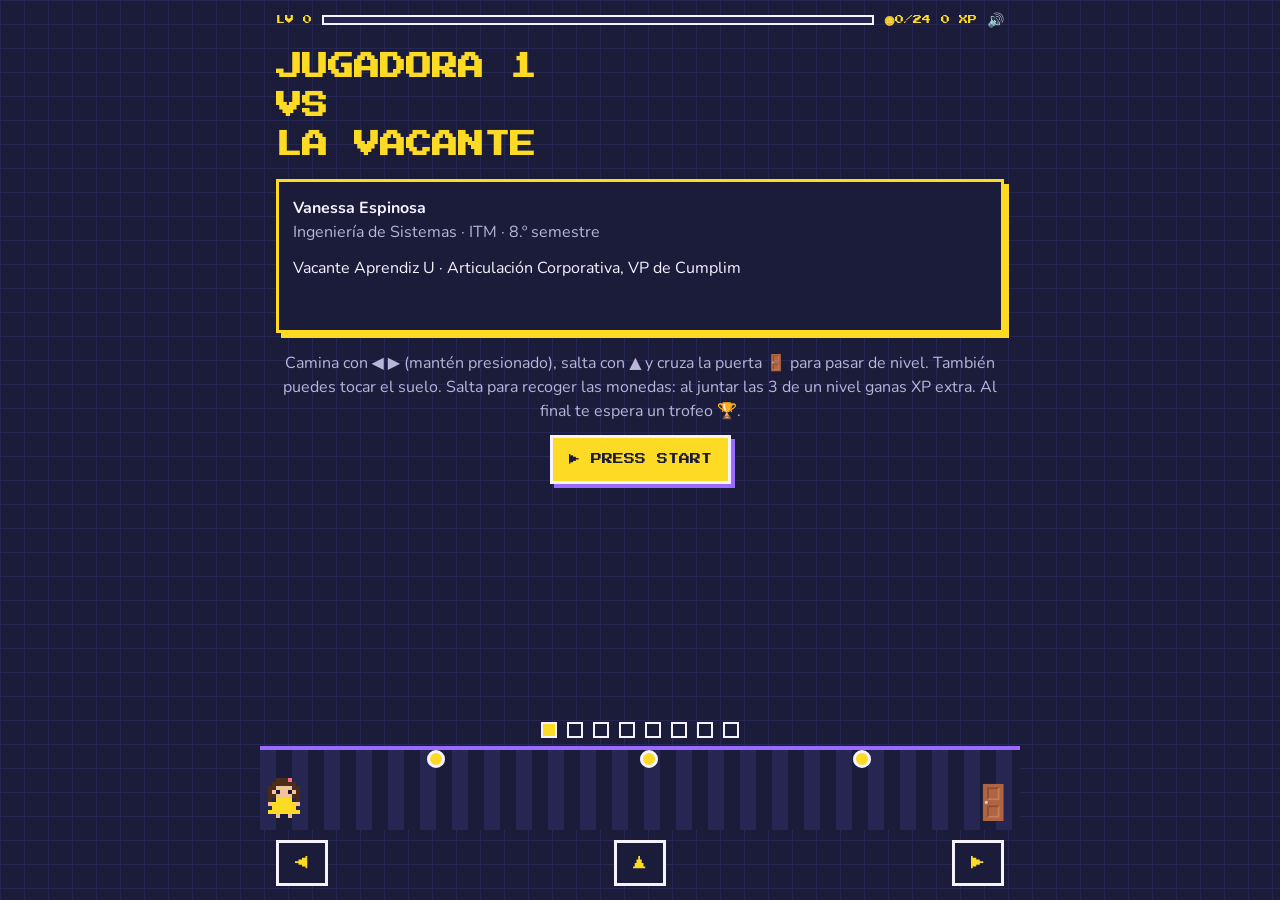
==== juego-completo.html @ 707580d2 "Add files via upload" ====
<!DOCTYPE html>
<html lang="es">
<head>
<meta charset="UTF-8">
<meta name="viewport" content="width=device-width, initial-scale=1, viewport-fit=cover">
<title>Vanessa Espinosa · Jugadora 1 · Bancolombia</title>
<link rel="preconnect" href="https://fonts.googleapis.com">
<link href="https://fonts.googleapis.com/css2?family=Press+Start+2P&family=Nunito:wght@500;700;800&display=swap" rel="stylesheet">
<style>
:root{--ink:#1b1b3a;--ink2:#262652;--yellow:#fdda24;--violet:#9a6bff;--mint:#5ee0a0;--pink:#ff6b8a;--paper:#f6f2ff;--muted:#b9b6d9;
--px:'Press Start 2P','Courier New',monospace;--body:'Nunito','Segoe UI',system-ui,sans-serif}
*{box-sizing:border-box;margin:0;padding:0;-webkit-tap-highlight-color:transparent}
html,body{height:100%}
body{background:var(--ink);color:var(--paper);font-family:var(--body);font-size:16px;line-height:1.5;overflow:hidden;
background-image:linear-gradient(var(--ink2) 1px,transparent 1px),linear-gradient(90deg,var(--ink2) 1px,transparent 1px);background-size:24px 24px;animation:grid 12s linear infinite}
@keyframes grid{to{background-position:24px 24px}}
#app{height:100%;display:flex;flex-direction:column;max-width:760px;margin:0 auto;padding:env(safe-area-inset-top,0) 0 env(safe-area-inset-bottom,0)}
#hud{display:flex;align-items:center;gap:10px;padding:12px 16px;font-family:var(--px);font-size:9px;color:var(--yellow)}
#bar{flex:1;height:10px;background:var(--ink2);border:2px solid var(--paper)}
#fill{height:100%;width:0;background:var(--yellow);transition:width .4s steps(8)}
#mute{font-size:14px;background:none;border:0;cursor:pointer;color:var(--yellow)}
main{flex:1;overflow-y:auto;padding:8px 16px 16px;-webkit-overflow-scrolling:touch}
.screen{display:none}.screen.on{display:block;animation:in .35s steps(7) both}
@keyframes in{from{opacity:0;transform:translateX(var(--d,30px))}}
h1,h2{font-family:var(--px);line-height:1.5;color:var(--yellow)}
h1{font-size:clamp(16px,5.2vw,26px);margin-bottom:14px}
h2{font-size:clamp(12px,3.6vw,17px);margin-bottom:12px}
p{margin-bottom:12px}.sub{color:var(--muted)}.c{text-align:center}
.box{background:var(--ink);border:3px solid var(--paper);box-shadow:5px 5px 0 var(--violet);padding:14px;margin-bottom:18px}
.box.y{border-color:var(--yellow);box-shadow:5px 5px 0 var(--yellow)}
.grid{display:grid;grid-template-columns:1fr 1fr;gap:12px;margin-bottom:16px}
.stat{border:3px solid var(--paper);padding:10px;background:var(--ink);cursor:pointer;text-align:left;color:var(--paper);font-family:var(--body);min-height:92px}
.stat b{display:block;font-family:var(--px);font-size:18px;color:var(--mint);margin-bottom:6px}
.stat span{font-size:13px;color:var(--muted)}
.stat.pop,.item.pop{animation:pop .35s}
@keyframes pop{40%{transform:scale(1.12) rotate(-2deg)}}
.btn{font-family:var(--px);font-size:11px;line-height:1.4;background:var(--yellow);color:var(--ink);border:3px solid var(--paper);padding:14px 16px;cursor:pointer;box-shadow:4px 4px 0 var(--violet);touch-action:manipulation}
.btn:active{transform:translate(3px,3px);box-shadow:1px 1px 0 var(--violet)}
.btn.alt{background:var(--paper)}.btn[disabled]{opacity:.4;cursor:default}
button:focus-visible{outline:3px solid var(--mint);outline-offset:3px}
.blink{animation:blink 1s steps(2) infinite}@keyframes blink{50%{opacity:.25}}
.sp{display:inline-block}.bob{animation:bob 1s steps(2) infinite}@keyframes bob{50%{transform:translateY(-6px)}}
.hero{display:flex;justify-content:center;margin:6px 0 18px;cursor:pointer;background:none;border:0}
.jump{animation:jump .5s ease-out}@keyframes jump{40%{transform:translateY(-40px) rotate(8deg)}}
.skill{margin-bottom:12px;font-size:14px}.skill i{display:block;height:14px;border:3px solid var(--paper);margin-top:4px;background:var(--ink2)}
.skill i u{display:block;height:100%;width:0;background:var(--mint);transition:width 1s steps(10)}
.path{position:relative;padding-top:64px;margin-bottom:16px}
.path::before{content:"";position:absolute;left:8%;right:8%;top:76px;border-top:4px dashed var(--violet)}
#av{position:absolute;top:0;left:calc(16.6% - 20px);transition:left .6s steps(10)}
.nodes{display:flex}.nodes button{flex:1;background:none;border:0;color:var(--paper);font-family:var(--px);font-size:9px;cursor:pointer;padding:0 2px}
.nodes button s{display:block;width:26px;height:26px;margin:0 auto 8px;background:var(--ink);border:4px solid var(--yellow);text-decoration:none}
.nodes button.on s{background:var(--yellow)}
.mis{width:100%;text-align:left;font-family:var(--body);color:var(--paper);cursor:pointer;position:relative}
.det{max-height:0;overflow:hidden;transition:max-height .5s}.mis.open .det{max-height:340px}
.stamp{position:absolute;right:10px;top:10px;font-family:var(--px);font-size:9px;color:var(--mint);border:3px solid var(--mint);padding:4px;transform:rotate(-8deg) scale(0);transition:transform .3s cubic-bezier(.3,2,.5,1)}
.mis.open .stamp{transform:rotate(-8deg) scale(1)}
.items{display:grid;grid-template-columns:1fr 1fr;gap:10px;margin-bottom:14px}
.item{font-family:var(--body);font-weight:800;font-size:14px;text-align:left;color:var(--paper);background:var(--ink);border:3px solid var(--muted);padding:10px;cursor:pointer;min-height:56px}
.item.got{border-color:var(--mint);color:var(--mint)}.item.lock{border-style:dashed;color:var(--muted)}
.item.open{border-color:var(--yellow);color:var(--yellow);border-style:solid}
.slots{display:flex;gap:6px;margin-bottom:12px}.slots i{flex:1;height:12px;border:2px solid var(--paper)}.slots i.f{background:var(--mint)}
.hp{height:16px;border:3px solid var(--paper);background:var(--ink2);margin:6px 0 14px}.hp i{display:block;height:100%;background:var(--pink);width:100%;transition:width .5s steps(6)}
.bossw{display:flex;justify-content:center;height:100px;align-items:center;position:relative}
.shake{animation:shake .4s}@keyframes shake{25%{transform:translateX(-10px)}75%{transform:translateX(10px)}}
.dead{animation:dead .8s forwards}@keyframes dead{to{transform:scale(0) rotate(200deg);opacity:0}}
.moves{display:flex;flex-direction:column;gap:10px;margin-bottom:14px}
.dmg{position:absolute;font-family:var(--px);color:var(--yellow);font-size:16px;pointer-events:none}
.arena{position:relative;height:250px;border:3px solid var(--violet);overflow:hidden;margin-bottom:12px;background:rgba(27,27,58,.7)}
.fall{position:absolute;font-family:var(--px);font-size:9px;background:var(--yellow);color:var(--ink);border:3px solid var(--paper);padding:9px 8px;cursor:pointer}
.req{width:100%;text-align:left;font-family:var(--body);font-weight:800;color:var(--paper);background:var(--ink);border:3px solid var(--muted);padding:12px;margin-bottom:10px;cursor:pointer;display:flex;gap:10px;align-items:flex-start}
.req i{font-style:normal;font-family:var(--px);flex:0 0 22px;color:var(--muted)}
.req small{display:block;font-weight:500;color:var(--muted);max-height:0;overflow:hidden;transition:max-height .4s}
.req.ok{border-color:var(--mint)}.req.ok i{color:var(--mint)}.req.ok small{max-height:90px;margin-top:4px}
.nav{display:flex;align-items:center;justify-content:space-between;padding:10px 16px 14px}
.nav button{touch-action:none;user-select:none;-webkit-user-select:none;font-family:var(--px);font-size:14px;width:52px;height:46px;background:var(--ink);color:var(--yellow);border:3px solid var(--paper);cursor:pointer}
.nav button[disabled]{opacity:.3}
#dots{display:flex;gap:10px;justify-content:center;padding:4px 0}
#dots button{width:16px;height:16px;border:2px solid var(--paper);background:var(--ink);padding:0;cursor:pointer}
#dots button.on{background:var(--yellow)}#dots button.done{background:var(--violet)}
#ground{position:relative;z-index:3;height:84px;flex:none;margin-top:4px;border-top:4px solid var(--violet);background:repeating-linear-gradient(90deg,var(--ink2) 0 16px,var(--ink) 16px 32px);user-select:none;-webkit-user-select:none;touch-action:manipulation}
#pl{position:absolute;left:0;bottom:12px;width:32px;height:40px;z-index:5;will-change:transform}
#pl span{position:absolute;inset:0}#pl .f2{visibility:hidden}
#pl.walking .f1{animation:fa .3s steps(1) infinite}#pl.walking .f2{animation:fb .3s steps(1) infinite}
@keyframes fa{50%{visibility:hidden}}@keyframes fb{50%{visibility:visible}}
.coin{position:absolute;bottom:62px;width:18px;height:18px;background:var(--yellow);border:3px solid var(--paper);border-radius:50%;animation:spin 1s steps(4) infinite}
@keyframes spin{50%{transform:scaleX(.3)}}
#door{position:absolute;right:6px;bottom:10px;font-size:34px;line-height:1;animation:blink 1.2s steps(2) infinite}
#back{position:absolute;left:6px;bottom:14px;font-family:var(--px);font-size:14px;color:var(--violet)}
.toast{position:fixed;top:56px;left:50%;margin-left:-60px;width:120px;text-align:center;font-family:var(--px);font-size:10px;color:var(--ink);background:var(--mint);border:3px solid var(--paper);padding:8px;z-index:9;animation:rise 1.3s forwards}
@keyframes rise{to{transform:translateY(-26px);opacity:0}}
.pt{position:fixed;width:8px;height:8px;pointer-events:none;z-index:9}
@media (prefers-reduced-motion:reduce){*{animation:none!important;transition:none!important}}
#tr{position:absolute;bottom:62px;width:32px;height:32px;z-index:4;animation:bob 1s steps(2) infinite}
.say{position:absolute;left:8px;right:8px;bottom:122px;min-height:48px;z-index:6;pointer-events:none;background:var(--paper);color:var(--ink);border:3px solid var(--ink2);box-shadow:4px 4px 0 var(--violet);padding:8px;font-weight:800;font-size:14px;line-height:1.3}
.box a{color:var(--yellow);font-weight:800}#lvl{cursor:pointer}
#md{position:fixed;inset:0;z-index:20;display:flex;align-items:center;justify-content:center;padding:16px;background:rgba(27,27,58,.94);animation:mdin .3s steps(4)}
@keyframes mdin{from{opacity:0}}
.mc{width:100%;max-width:420px;max-height:92vh;overflow:auto;text-align:center;background:var(--ink);border:4px solid var(--yellow);box-shadow:8px 8px 0 var(--violet);padding:20px 16px;animation:mpop .5s cubic-bezier(.3,1.6,.5,1)}
@keyframes mpop{from{transform:scale(.3);opacity:0}}
.mtr{display:inline-block;animation:drop 1s cubic-bezier(.3,1.5,.5,1) .3s both,glow 1.4s steps(2) 1.3s infinite}
@keyframes drop{from{transform:translateY(-160px) scale(.3) rotate(-25deg);opacity:0}}
@keyframes glow{50%{filter:drop-shadow(0 0 12px #fdda24)}}
.mc h2{margin:10px 0 4px;animation:up .5s .9s both}.mc .th{font-family:var(--px);font-size:13px;color:var(--mint);margin-bottom:12px;animation:up .5s 1.1s both}
@keyframes up{from{transform:translateY(14px);opacity:0}}
.mg{display:grid;grid-template-columns:repeat(3,1fr);gap:8px;margin:12px 0;animation:up .5s 1.3s both}
.mg div{border:3px solid var(--paper);padding:8px 4px}.mg b{display:block;font:13px var(--px);color:var(--mint);margin-bottom:4px}.mg span{font-size:12px;color:var(--muted)}
.mc .y{color:var(--yellow);font-weight:800}.mc a{color:var(--yellow);font-weight:800}
.bossw{cursor:pointer;touch-action:manipulation;user-select:none;-webkit-user-select:none}
.bossw{height:130px;touch-action:manipulation}
.bossw *{pointer-events:none}
</style>
</head>
<body>
<div id="app">
  <div id="hud"><span id="lvl">LV 0</span><div id="bar"><div id="fill"></div></div><span id="cc">🪙0/24</span><span id="xp">0 XP</span><button id="mute" aria-label="Sonido">🔊</button></div>
  <main id="stage"></main>
  <div id="dots"></div>
  <div id="ground"><span id="back"></span><span id="door">🚪</span><div id="pl"></div></div>
  <div class="nav"><button id="prev" aria-label="Caminar a la izquierda">◀</button><button id="jump" aria-label="Saltar">▲</button><button id="next" aria-label="Caminar a la derecha">▶</button></div>
</div>
<script>
const DATO_EXTRA_EN_MONEDAS=false; // pon false para que las monedas solo sumen al contador y a los XP
/* ====== EDITA AQUÍ lo personal (no está en tu hoja de vida) ====== */
const YO={
  nombre:"Vanessa Espinosa",
  meGusta:["Completa aquí un hobby (ej.: crear contenido audiovisual)","Completa aquí otro gusto (ej.: música, series, deporte)"],
  datoCurioso:"Completa aquí un dato que te haga única"
};
/* ================================================================= */
const $=(s,r=document)=>r.querySelector(s), $$=(s,r=document)=>[...r.querySelectorAll(s)];
const RM=matchMedia("(prefers-reduced-motion:reduce)").matches;
let xp=0,mute=false,AC;const st={items:0,boss:false,game:0};

/* sonido */
function beep(f=520,d=.08,t="square"){if(mute)return;try{AC=AC||new(window.AudioContext||window.webkitAudioContext)();const o=AC.createOscillator(),g=AC.createGain();o.type=t;o.frequency.value=f;g.gain.value=.05;o.connect(g);g.connect(AC.destination);o.start();g.gain.exponentialRampToValueAtTime(.0001,AC.currentTime+d);o.stop(AC.currentTime+d)}catch(e){}}
const jingle=()=>{[523,659,784,1046].forEach((f,i)=>setTimeout(()=>beep(f,.12),i*110));PL.hop()};
$("#mute").onclick=e=>{mute=!mute;e.target.textContent=mute?"🔇":"🔊"};

/* sprites pixel */
function sprite(m,c,px=8){let r="";m.forEach((row,y)=>[...row].forEach((k,x)=>{if(c[k])r+=`<rect x="${x}" y="${y}" width="1" height="1" fill="${c[k]}"/>`}));
return `<svg viewBox="0 0 ${m[0].length} ${m.length}" width="${m[0].length*px}" height="${m.length*px}" shape-rendering="crispEdges" aria-hidden="true">${r}</svg>`}
const WOMAN=l=>["..HHHP..",".HHHHHH.","HHSSSSHH","HSeSSeSH","HHSSSSHH","H.BBBB.H","SBBBBBBS",".BBBBBB.","BBBBBBBB",l];
const WC={H:"#4a2c1a",S:"#f2c29b",e:"#1b1b3a",B:"#fdda24",L:"#f2c29b",P:"#ff6b8a"};
const HERO=sprite(WOMAN("..L..L.."),WC,8);
const HEROS=HERO.replace(/width="64" height="80"/,'width="40" height="50"');
const BOSS=sprite(["..R..R..",".RRRRRR.","RWeRRWeR","RRRRRRRR","RReeeeRR",".RRRRRR.",".R.RR.R.","R..RR..R"],{R:"#ff6b8a",W:"#f6f2ff",e:"#1b1b3a"},12);

/* efectos */
function tw(el,txt,sp=20){clearInterval(el._t);if(RM){el.textContent=txt;return}el.textContent="";let i=0;el._t=setInterval(()=>{el.textContent=txt.slice(0,++i);if(i>=txt.length)clearInterval(el._t)},sp)}
function burst(x,y,n=14){if(RM)return;const C=["#fdda24","#9a6bff","#5ee0a0","#f6f2ff"];for(let i=0;i<n;i++){const p=document.createElement("i");p.className="pt";p.style.cssText=`left:${x}px;top:${y}px;background:${C[i%4]}`;document.body.appendChild(p);const a=Math.random()*6.28,d=40+Math.random()*80;p.animate([{transform:"translate(0,0)",opacity:1},{transform:`translate(${Math.cos(a)*d}px,${Math.sin(a)*d+30}px) rotate(200deg)`,opacity:0}],{duration:750,easing:"ease-out"}).onfinish=()=>p.remove()}}
function confetti(){for(let k=0;k<7;k++)setTimeout(()=>burst(Math.random()*innerWidth,innerHeight*.25,20),k*170)}
function ctr(el){const r=el.getBoundingClientRect();return[r.left+r.width/2,r.top+r.height/2]}
function toast(t){const d=document.createElement("div");d.className="toast";d.textContent=t;document.body.appendChild(d);setTimeout(()=>d.remove(),1300)}
function gain(n){xp+=n;$("#xp").textContent=xp+" XP";toast("+"+n+" XP")}
function anim(el,c){el.classList.remove(c);void el.offsetWidth;el.classList.add(c)}

/* ataque con toques al jefe: cada 4 toques se completa un paso de Ruta Violeta */
function tapBoss(e){const bw=$("#bw",e),bs=$("#bs",e),per=4;let t=0,h0=0;bw.setAttribute("role","button");bw.setAttribute("aria-label","Atacar al jefe");
 bw.addEventListener("pointerdown",ev=>{if(ev.pointerType==="mouse"&&ev.button!==0)return;const bt=$$(".btn.alt",e),h=bt.filter(b=>b.disabled).length;if(h>=3)return;if(h!==h0){t=0;h0=h}
  t++;beep(260+t*60,.07,"sawtooth");anim(bs,"shake");burst(ev.clientX,ev.clientY,8);
  const f=document.createElement("span");f.className="dmg";f.textContent="-"+Math.floor(34/per);f.style.cssText="left:"+Math.max(10,Math.min(bw.clientWidth-40,ev.clientX-bw.getBoundingClientRect().left))+"px;top:20px";bw.appendChild(f);
  f.animate([{transform:"translateY(0)",opacity:1},{transform:"translateY(-40px)",opacity:0}],{duration:700}).onfinish=()=>f.remove();
  if(t>=per){t=0;bt.find(b=>!b.disabled).click()}else $("#hp",e).style.width=(100-h*34-t/per*34)+"%"})}
/* pantallas */
const S=[];
S.push({h:`<h1>JUGADORA 1<br>VS<br>LA VACANTE</h1>
<div class="box y"><p><b>${YO.nombre}</b><br><span class="sub">Ingeniería de Sistemas · ITM · 8.º semestre</span></p><p id="t0" style="min-height:48px"></p></div>
<p class="sub c">Camina con ◀ ▶ (mantén presionado), salta con ▲ y cruza la puerta 🚪 para pasar de nivel. También puedes tocar el suelo. Salta para recoger las monedas: al juntar las 3 de un nivel ganas XP extra. Al final te espera un trofeo 🏆.</p>
<p class="c"><button class="btn blink" id="go">▶ PRESS START</button></p>`,
enter(e){tw($("#t0",e),"Vacante Aprendiz U · Articulación Corporativa, VP de Cumplimiento · Bancolombia")},
init(e){$("#go",e).onclick=()=>{beep(784,.15);PL.auto(1)}}});

S.push({h:`<h2>Selección de personaje</h2>
<div class="box"><p><b>Clase:</b> Tecnóloga en Desarrollo de Software, hoy ingeniera de sistemas en formación.</p><p><b>Poder especial:</b> aprendo por iniciativa propia.</p></div>
<p class="sub">Toca las tarjetas para descubrir más.</p>
<div class="grid">
<button class="stat" data-d="Semillero de ciencia de datos y low code."><b>~2</b><span>años en DataUrban</span></button>
<button class="stat" data-d="Ruta Violeta y Neurolab, ambos en el ITM."><b>2</b><span>proyectos reales</span></button>
<button class="stat" data-d="Cloud Practitioner, obtenida en octubre de 2026."><b>AWS</b><span>certificación</span></button>
<button class="stat" data-d="Tecnología graduada en 2025, ingeniería en curso."><b>8.º</b><span>semestre</span></button></div>
<div id="sk"></div>`,
enter(e){const K=[["Aprendizaje autónomo",95],["Trabajo en equipo",88],["Planificación",85],["Rigor y disciplina",90]];
$("#sk",e).innerHTML=K.map(([n])=>`<div class="skill">${n}<i><u></u></i></div>`).join("");setTimeout(()=>$$("u",e).forEach((u,i)=>u.style.width=K[i][1]+"%"),80)},
init(e){$$(".stat",e).forEach(c=>c.onclick=()=>{const f=!c.dataset.s;c.dataset.s=1;$("span",c).textContent=c.dataset.d;anim(c,"pop");beep(660,.07);if(f)gain(20)})}});

S.push({h:`<h2>Nivel 1 · El origen</h2>
<p class="sub">Mueve a tu personaje por el mapa.</p>
<div class="path"><div id="av" class="sp bob">${HEROS}</div>
<div class="nodes"><button><s></s>2022</button><button><s></s>2025</button><button><s></s>HOY</button></div></div>
<div class="box y"><p id="ot" style="min-height:96px"></p></div>`,
init(e){const T=["Bachiller técnica en Medios Audiovisuales. De ahí viene mi gusto por comunicar de forma visual.","Tecnóloga en Desarrollo de Software en el ITM: aquí empecé a construir soluciones reales.","Ingeniería de Sistemas en el ITM, y lista para mi práctica profesional."],L=["16.6%","50%","83.3%"],done=new Set;
const go=i=>{$("#av",e).style.left=`calc(${L[i]} - 20px)`;$$(".nodes button",e).forEach((b,k)=>b.classList.toggle("on",k===i));tw($("#ot",e),T[i]);beep(400+i*150,.1);if(!done.has(i)){done.add(i);gain(15)}};
$$(".nodes button",e).forEach((b,i)=>b.onclick=()=>go(i));e._go=go},
enter(e){e._go(0)}});

S.push({h:`<h2>Nivel 2 · Misiones</h2><p class="sub">Toca una misión para abrirla.</p>
<button class="box y mis"><span class="stamp">¡COMPLETA!</span><p><b>Ruta Violeta</b><br><span class="sub">Feb 2024 – May 2026</span></p>
<div class="det"><p><b>Reto:</b> un canal seguro para reportar acoso y violencia de género.</p><p><b>Acción:</b> app responsive con Power Apps, listas en SharePoint y alertas con Power Automate.</p><p><b>Resultado:</b> reportes con alertas automáticas y protocolo de la ruta de atención.</p></div></button>
<button class="box mis"><span class="stamp">¡COMPLETA!</span><p><b>Neurolab</b><br><span class="sub">Ago 2025 – May 2026</span></p>
<div class="det"><p><b>Reto:</b> centralizar la gestión de pruebas psicológicas institucionales.</p><p><b>Acción:</b> frontend con React, HTML y CSS, con vistas por rol, y trabajo en equipo con Git.</p><p><b>Resultado:</b> interfaces distintas para estudiante, psicólogo y administrador.</p></div></button>`,
init(e){$$(".mis",e).forEach(m=>m.onclick=()=>{const o=m.classList.toggle("open");if(o){beep(880,.12);burst(...ctr(m),10);if(!m.dataset.x){m.dataset.x=1;gain(40)}}})}});

const OBJ=[["Power Automate","Automatizó las alertas de Ruta Violeta. Es la base para la automatización de procesos."],["SharePoint","Almacenar y consultar reportes: administración centralizada de información."],["Power Apps","Interfaces conectadas a datos, con low code y en poco tiempo."],["Python (académico)","Lo he visto en la academia, junto con Java y SQL Server. Mi punto de partida para seguir automatizando."],["Office 365","Mi entorno diario de trabajo en proyectos y semillero."],["Git + React","Trabajo en equipo con control de versiones y desarrollo de interfaces."],["AWS Cloud","Certificada en octubre de 2026: aprendo rápido y por mi cuenta."],["🔒 Power BI","Se desbloquea al completar el inventario."]];
S.push({h:`<h2>Inventario</h2><p class="sub">Recoge los 7 objetos y desbloquea el último.</p>
<div class="slots" id="sl"></div><div class="items" id="it"></div>
<div class="box y" style="min-height:96px"><p id="why" class="sub">Elige un objeto…</p></div>`,
init(e){const got=new Set,sl=$("#sl",e);sl.innerHTML="<i></i>".repeat(7);
OBJ.forEach(([n,d],i)=>{const b=document.createElement("button");b.className="item"+(i===7?" lock":"");b.textContent=n;
b.onclick=ev=>{if(i===7&&got.size<7){anim(b,"pop");beep(150,.15);$("#why",e).textContent="Aún falta recoger "+(7-got.size)+" objetos.";return}
tw($("#why",e),(i===7?"Power BI: está en mi lista para aprender, y mi historial con AWS dice que lo haré rápido. ":"")+(i===7?"":d));anim(b,"pop");
if(i===7){b.classList.add("open");if(!b.dataset.x){b.dataset.x=1;gain(60);confetti();jingle()}return}
beep(500+i*60,.09);burst(ev.clientX,ev.clientY,10);if(!got.has(i)){got.add(i);st.items=got.size;b.classList.add("got");sl.children[got.size-1].classList.add("f");gain(15);
if(got.size===7){$$(".item",e)[7].textContent="🔓 Power BI";toast("¡Completo!");jingle()}}};
$("#it",e).appendChild(b)})}});

S.push({h:`<h2>Jefe final · El caos de reportes</h2>
<p><b>Reto:</b> sin un canal seguro, los reportes de acoso se pierden y la ruta de atención no se activa.</p>
<div class="bossw" id="bw"><span class="sp bob" id="bs">${BOSS}</span></div>
<div class="hp"><i id="hp"></i></div><div class="moves" id="mv"></div>
<div class="box y" style="min-height:96px"><p id="bm" class="sub">Toca al jefe varias veces para atacarlo, o elige un ataque abajo.</p></div>`,
init(e){const M=[["1. Diseñar los datos","Creé listas en SharePoint para guardar y consultar cada reporte."],["2. Construir la interfaz","Armé una app responsive en Power Apps conectada a SharePoint."],["3. Automatizar las alertas","Con Power Automate, cada reporte dispara notificaciones y activa el protocolo de atención."]];let h=0;
M.forEach(([n,d],i)=>{const b=document.createElement("button");b.className="btn alt";b.textContent=n;
b.onclick=()=>{b.disabled=true;h++;const bs=$("#bs",e),bw=$("#bw",e);beep(200+i*150,.15,"sawtooth");anim(bs,"shake");burst(...ctr(bs),16);
const f=document.createElement("span");f.className="dmg";f.textContent="-34";f.style.cssText="left:55%;top:20px";bw.appendChild(f);f.animate([{transform:"translateY(0)",opacity:1},{transform:"translateY(-50px)",opacity:0}],{duration:900}).onfinish=()=>f.remove();
$("#hp",e).style.width=(h===3?0:100-h*34)+"%";tw($("#bm",e),d);gain(30);
if(h===3){setTimeout(()=>{bs.classList.add("dead");confetti();jingle();st.boss=true;gain(100);setTimeout(()=>{const m=$("#bm",e);clearInterval(m._t);m.innerHTML="<b style='color:var(--mint)'>¡Jefe derrotado!</b> Resultado: un canal funcional con alertas automáticas, hecho con herramientas low code."},1800)},700)}};
$("#mv",e).appendChild(b)});tapBoss(e)}});

const WORDS=["Python","Equipo","Cloud","Low code","Datos","Rigor","Automatizar","Aprender","Excel","Logro"];
S.push({h:`<h2>Nivel bonus · Atrapa mis habilidades</h2>
<p class="sub">Tienes 15 segundos: toca las palabras antes de que caigan.</p>
<div class="arena" id="ar"></div>
<p class="c"><b id="sc">Puntos: 0</b> · <b id="tm">15 s</b></p>
<p class="c"><button class="btn" id="play">▶ JUGAR</button></p>
<div class="box"><p><b>Lo que me motiva</b></p><p>Aprender por iniciativa propia: además de mis clases me certifiqué en AWS y sigo profundizando. Y que lo que construyo tenga un propósito, como la Ruta Violeta.</p></div>
<div class="box"><p><b>Lo que me gusta</b></p>${YO.meGusta.map(g=>`<p>★ ${g}</p>`).join("")}</div>
<div class="box y"><p><b>Dato único</b></p><p>${YO.datoCurioso}</p></div>`,
init(e){const ar=$("#ar",e),play=$("#play",e);let sc=0;
play.onclick=()=>{sc=0;let t=15;play.disabled=true;$("#sc",e).textContent="Puntos: 0";$("#tm",e).textContent="15 s";
const sp=setInterval(()=>{const b=document.createElement("button");b.className="fall";b.textContent=WORDS[Math.random()*WORDS.length|0];b.style.left=Math.random()*(ar.clientWidth-120)+"px";ar.appendChild(b);
const a=b.animate([{top:"-40px"},{top:ar.clientHeight+"px"}],{duration:2600+Math.random()*1400,easing:"linear"});a.onfinish=()=>b.remove();
b.onclick=ev=>{sc++;$("#sc",e).textContent="Puntos: "+sc;beep(600+sc*30,.06);burst(ev.clientX,ev.clientY,8);a.cancel();b.remove()}},520);
const tk=setInterval(()=>{t--;$("#tm",e).textContent=t+" s";if(t<=0){clearInterval(tk);clearInterval(sp);$$(".fall",ar).forEach(x=>x.remove());play.disabled=false;play.textContent="↻ OTRA VEZ";st.game=Math.max(st.game,sc);gain(sc*5);jingle();toast(sc+" habilidades")}},1000)}}});

const REQ=[["Python y programación","Lo he trabajado en la academia, con Java y SQL Server, y lo aplico en mis proyectos."],["Automatizar procesos","Lo hice con Power Automate en Ruta Violeta."],["Office y trabajo en equipo","Office 365, SharePoint y Git en proyectos colaborativos."],["Orientación al logro","Cerré dos proyectos y obtuve la certificación de AWS por iniciativa propia."]];
S.push({h:`<h2>¿Continuar? Por qué esta vacante</h2><p class="sub">Toca cada requisito para validarlo. Al terminar, camina hasta el final del suelo y salta para coger el trofeo 🏆.</p><div id="rq"></div>
<div class="box y"><p><b>Mis primeros 90 días</b></p><p>Entender los procesos de la gerencia, proponer una mejora o automatización pequeña y dejarla funcionando.</p></div>
<p class="c"><button class="btn" id="win" disabled>▶ SÍ, CONTINUAR</button></p><div class="box" id="end" hidden></div>`,
init(e){let n=0;REQ.forEach(([t,d])=>{const b=document.createElement("button");b.className="req";b.innerHTML=`<i>□</i><span>${t}<small>${d}</small></span>`;
b.onclick=ev=>{if(b.classList.contains("ok"))return;b.classList.add("ok");$("i",b).textContent="✔";beep(700,.1);burst(ev.clientX,ev.clientY,10);gain(25);if(++n===4){$("#win",e).disabled=false;$("#win",e).classList.add("blink");jingle()}};$("#rq",e).appendChild(b)});
e._fin=()=>{if($("#md"))return;const first=!e._d;e._d=1;const n=Object.values(got).reduce((a,s)=>a+s.size,0),r=n>=24?"de ORO: ¡juntaste todas las monedas!":n>=12?"de PLATA: ¡muy buen recorrido!":"de BRONCE: ¡aún quedan monedas por descubrir!";
 const w=$("#win",e);w.hidden=true;if(first){confetti();jingle()}
 const m=document.createElement("div");m.id="md";m.setAttribute("role","dialog");m.setAttribute("aria-modal","true");m.setAttribute("aria-labelledby","mt");
 m.innerHTML=`<div class="mc"><div class="mtr">${TROPHY.replace(/width="32" height="32"/,'width="88" height="88"')}</div><h2 id="mt">¡Nivel completado!</h2><p class="th">¡Gracias por jugar!</p>
 <div class="mg"><div><b>${xp}</b><span>XP</span></div><div><b>${n}/24</b><span>Monedas</span></div><div><b>${st.items}/7</b><span>Objetos</span></div><div><b>${st.boss?"✔":"—"}</b><span>Jefe</span></div><div><b>${st.game}</b><span>Récord</span></div><div><b>🏆</b><span>${r.split(":")[0].replace("de ","")}</span></div></div>
 <p>Trofeo ${r}</p><p>Contacto: <a href="https://linkedin.com/in/vanessa-espinosa-cardona" target="_blank" rel="noopener">LinkedIn</a> · vanesaespinosa2013@gmail.com</p><p class="y">Siguiente nivel: trabajar juntos.</p>
 <p><button class="btn" id="mx">Cerrar</button> <button class="btn alt" id="mr">Jugar otra vez</button></p></div>`;
 document.body.appendChild(m);const close=()=>{m.remove();w.hidden=false;w.disabled=false;w.classList.remove("blink");w.textContent="🏆 VER RESUMEN"};
 $("#mx",m).onclick=close;$("#mr",m).onclick=()=>location.reload();m.addEventListener("keydown",ev=>{if(ev.key==="Escape")close()});$("#mx",m).focus()};
$("#win",e).onclick=e._fin}});

/* motor */
const stage=$("#stage"),dots=$("#dots");let cur=0,prev=-1;const seen=new Set;
S.forEach(s=>{const d=document.createElement("section");d.className="screen";d.innerHTML=s.h;stage.appendChild(d);s.el=d;{const b=document.createElement("button"),i=dots.children.length;b.setAttribute("aria-label","Nivel "+i);b.onclick=()=>show(i);dots.appendChild(b)}});
S.forEach(s=>s.init&&s.init(s.el));
function show(i){prev=cur;cur=Math.max(0,Math.min(S.length-1,i));
S.forEach((s,k)=>{s.el.classList.remove("on");if(k===cur){s.el.style.setProperty("--d",cur>=prev?"30px":"-30px");void s.el.offsetWidth;s.el.classList.add("on")}});
if(!seen.has(cur)){seen.add(cur)}if(S[cur].enter)S[cur].enter(S[cur].el);
[...dots.children].forEach((d,k)=>d.className=k===cur?"on":seen.has(k)?"done":"");
lvlUpd();$("#fill").style.width=cur/(S.length-1)*100+"%";
stage.scrollTop=0;if(cur!==prev)beep(330,.06);PL.onShow(cur>=prev?1:-1)}


let x0=null;stage.addEventListener("touchstart",e=>{x0=e.touches[0].clientX},{passive:true});
stage.addEventListener("touchend",e=>{if(x0===null)return;const dx=e.changedTouches[0].clientX-x0;x0=null;if(Math.abs(dx)>90)show(cur+(dx<0?1:-1))});

/* personaje que camina y salta */
const gr=$("#ground"),pl=$("#pl"),COINS=[.22,.5,.78],got={};let taps=0;
const HM=WOMAN,HC=WC;
pl.innerHTML=`<span class="f1">${sprite(HM("..L..L.."),HC,4)}</span><span class="f2">${sprite(HM(".L....L."),HC,4)}</span>`;
const REW=["Busco mi práctica en software, datos o nube.","Además de mis clases, me certifiqué en AWS por iniciativa propia.","Mi formación audiovisual me ayuda a comunicar ideas de forma visual.","En Ruta Violeta implementé alertas automáticas con Power Automate.","Ya he usado Power Apps, Power Automate y SharePoint en proyectos reales.","En Neurolab hice interfaces por rol: estudiante, psicólogo y administrador.","Mi inglés es básico, pero lo estoy estudiando.","Estoy lista para aprender Power BI y lo que haga falta."];
const TROPHY=sprite(["..YYYY..","Y.YWYY.Y","YYYWYYYY",".YYYYYY.","..YYYY..","...YY...","...YY...","..OOOO.."],{Y:"#fdda24",W:"#fff6b0",O:"#b8860b"},4);let TG=0;
function say(t){$$(".say",gr).forEach(b=>b.remove());const b=document.createElement("div");b.className="say";gr.appendChild(b);tw(b,t,16);setTimeout(()=>b.remove(),5500)}
const vib=n=>{try{navigator.vibrate&&navigator.vibrate(n)}catch(e){}};
function coinFx(){vib(15);const n=Object.values(got).reduce((a,s)=>a+s.size,0);$("#cc").textContent="🪙"+n+"/24";if(got[cur].size===3){gain(30);if(DATO_EXTRA_EN_MONEDAS)say("🪙 "+REW[cur])}}
function collectTrophy(){const t=$("#tr",gr);if(!t)return;const[bx,by]=ctr(t);t.remove();TG=1;vib([40,30,80]);beep(1046,.15);burst(bx,by,24);gain(200);setTimeout(()=>S[S.length-1].el._fin(),600)}
const PL={x:8,y:0,vy:0,hold:0,face:1,target:null,lock:0,
 jump(){if(this.y===0){this.vy=400;beep(520,.1)}},
 hop(){if(this.y===0)this.vy=300},
 auto(d){this.target=d>0?gr.clientWidth-30:6},
 onShow(dir){const W=gr.clientWidth,last=cur===S.length-1;this.x=dir>0?8:W-70;this.face=dir;this.target=null;this.hold=0;this.lock=0;this.hop();
  $$(".coin,.say,#tr",gr).forEach(c=>c.remove());got[cur]=got[cur]||new Set;
  COINS.forEach((f,i)=>{if(got[cur].has(i))return;const c=document.createElement("i");c.className="coin";c.style.left=f*100+"%";c.dataset.i=i;gr.appendChild(c)});
  if(last&&!TG){const t=document.createElement("div");t.id="tr";t.innerHTML=TROPHY;t.style.left=(W-92)+"px";gr.appendChild(t)}
  $("#door").textContent=last?"":"🚪";$("#back").textContent=cur?"◀":""}};
let t0=performance.now();
requestAnimationFrame(function loop(t){const dt=Math.min(.05,(t-t0)/1000);t0=t;const P=PL,W=gr.clientWidth;let d=P.hold;
 if(P.target!==null){const df=P.target-P.x;if(Math.abs(df)<5)P.target=null;else d=Math.sign(df)}
 if(d){P.x+=d*150*dt;P.face=d}
 if(P.y>0||P.vy>0){P.vy-=1300*dt;P.y+=P.vy*dt;if(P.y<=0){P.y=0;P.vy=0}}
 if(P.x>W-46){if(cur<S.length-1&&!P.lock){P.lock=1;show(cur+1)}else P.x=W-46}
 else if(P.x<=4){P.x=4;if(d<0&&cur>0&&!P.lock){P.lock=1;show(cur-1)}}
 pl.classList.toggle("walking",!!d&&P.y===0);
 pl.style.transform=`translate(${P.x}px,${-P.y}px) scaleX(${P.face})`;
 $$(".coin",gr).forEach(c=>{const cx=parseFloat(c.style.left)/100*W;if(Math.abs(P.x+16-cx)<24&&P.y>8&&P.y<70){const[bx,by]=ctr(c);got[cur].add(+c.dataset.i);c.remove();beep(988,.08);burst(bx,by,8);gain(10);coinFx()}});
 const tr=$("#tr",gr);if(tr&&Math.abs(P.x+16-(tr.offsetLeft+16))<26&&P.y>10&&P.y<85)collectTrophy();
 requestAnimationFrame(loop)});
gr.addEventListener("pointerdown",e=>{const r=gr.getBoundingClientRect();PL.target=Math.max(4,Math.min(r.width-30,e.clientX-r.left-16))});
pl.addEventListener("pointerdown",e=>{e.stopPropagation();PL.target=null;PL.jump();if(++taps===5){gain(50);toast("¡Secreto!");jingle()}});
[["#prev",-1],["#next",1]].forEach(([s,d])=>{const b=$(s);b.onpointerdown=e=>{e.preventDefault();PL.hold=d;PL.target=null;beep(260,.04)};["pointerup","pointerleave","pointercancel"].forEach(v=>b["on"+v]=()=>{if(PL.hold===d)PL.hold=0})});
$("#jump").onpointerdown=e=>{e.preventDefault();PL.jump()};
addEventListener("keydown",e=>{if(e.key==="ArrowRight")PL.hold=1;else if(e.key==="ArrowLeft")PL.hold=-1;else if(e.key==="ArrowUp"||e.key===" "){e.preventDefault();PL.jump()}});
addEventListener("keyup",e=>{if((e.key==="ArrowRight"&&PL.hold===1)||(e.key==="ArrowLeft"&&PL.hold===-1))PL.hold=0});
addEventListener("contextmenu",e=>{if(e.target.closest(".nav,#ground"))e.preventDefault()});
setInterval(()=>{if(!PL.hold&&PL.target===null)PL.hop()},6500);
/* UX: cronómetro (toca LV), pista si no hay actividad */
const T0=performance.now(),hinted={};let tmOn=false,idle=0,lastX=-1;
function lvlUpd(){const s=((performance.now()-T0)/1000)|0;$("#lvl").textContent="LV "+cur+(tmOn?" ⏱"+String(s/60|0).padStart(2,"0")+":"+String(s%60).padStart(2,"0"):"")}
$("#lvl").onclick=()=>{tmOn=!tmOn;lvlUpd()};setInterval(lvlUpd,1000);
addEventListener("pointerdown",()=>idle=0);addEventListener("keydown",()=>idle=0);
setInterval(()=>{if(PL.x!==lastX){lastX=PL.x;idle=0;return}if(++idle>=15&&cur<S.length-1&&!hinted[cur]&&!$(".say",gr)){hinted[cur]=1;say("Cuando termines aquí, camina ▶ hasta el final del suelo para pasar al siguiente nivel.")}},1000);
show(0);
</script>
</body>
</html>
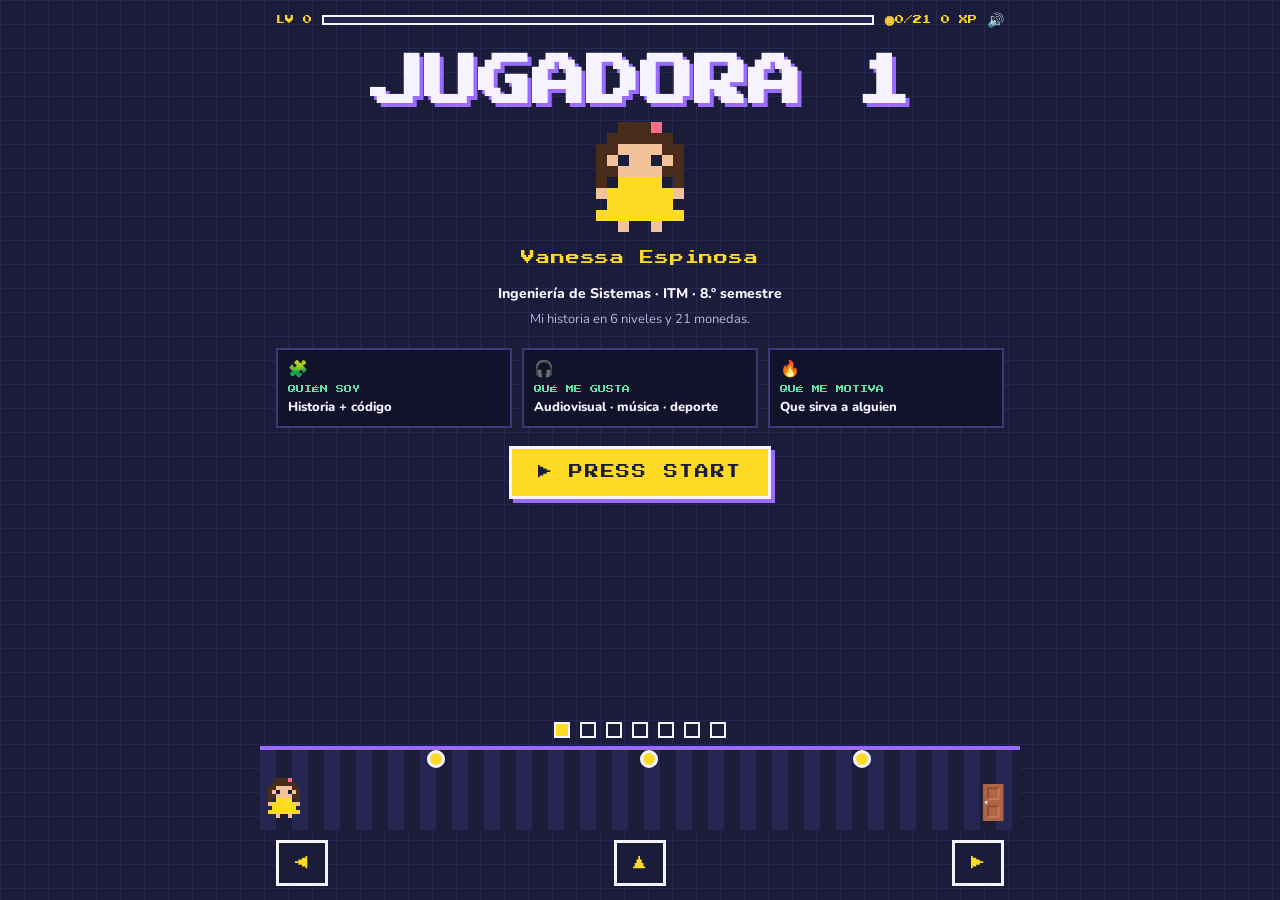
==== commit 42196da0: "Add files via upload" ====
--- a/juego-completo.html
+++ b/juego-completo.html
@@ -3,7 +3,7 @@
 <head>
 <meta charset="UTF-8">
 <meta name="viewport" content="width=device-width, initial-scale=1, viewport-fit=cover">
-<title>Vanessa Espinosa · Jugadora 1 · Bancolombia</title>
+<title>Vanessa Espinosa . Jugadora</title>
 <link rel="preconnect" href="https://fonts.googleapis.com">
 <link href="https://fonts.googleapis.com/css2?family=Press+Start+2P&family=Nunito:wght@500;700;800&display=swap" rel="stylesheet">
 <style>
@@ -59,14 +59,6 @@
 .item.got{border-color:var(--mint);color:var(--mint)}.item.lock{border-style:dashed;color:var(--muted)}
 .item.open{border-color:var(--yellow);color:var(--yellow);border-style:solid}
 .slots{display:flex;gap:6px;margin-bottom:12px}.slots i{flex:1;height:12px;border:2px solid var(--paper)}.slots i.f{background:var(--mint)}
-.hp{height:16px;border:3px solid var(--paper);background:var(--ink2);margin:6px 0 14px}.hp i{display:block;height:100%;background:var(--pink);width:100%;transition:width .5s steps(6)}
-.bossw{display:flex;justify-content:center;height:100px;align-items:center;position:relative}
-.shake{animation:shake .4s}@keyframes shake{25%{transform:translateX(-10px)}75%{transform:translateX(10px)}}
-.dead{animation:dead .8s forwards}@keyframes dead{to{transform:scale(0) rotate(200deg);opacity:0}}
-.moves{display:flex;flex-direction:column;gap:10px;margin-bottom:14px}
-.dmg{position:absolute;font-family:var(--px);color:var(--yellow);font-size:16px;pointer-events:none}
-.arena{position:relative;height:250px;border:3px solid var(--violet);overflow:hidden;margin-bottom:12px;background:rgba(27,27,58,.7)}
-.fall{position:absolute;font-family:var(--px);font-size:9px;background:var(--yellow);color:var(--ink);border:3px solid var(--paper);padding:9px 8px;cursor:pointer}
 .req{width:100%;text-align:left;font-family:var(--body);font-weight:800;color:var(--paper);background:var(--ink);border:3px solid var(--muted);padding:12px;margin-bottom:10px;cursor:pointer;display:flex;gap:10px;align-items:flex-start}
 .req i{font-style:normal;font-family:var(--px);flex:0 0 22px;color:var(--muted)}
 .req small{display:block;font-weight:500;color:var(--muted);max-height:0;overflow:hidden;transition:max-height .4s}
@@ -97,7 +89,9 @@
 @keyframes mdin{from{opacity:0}}
 .mc{width:100%;max-width:420px;max-height:92vh;overflow:auto;text-align:center;background:var(--ink);border:4px solid var(--yellow);box-shadow:8px 8px 0 var(--violet);padding:20px 16px;animation:mpop .5s cubic-bezier(.3,1.6,.5,1)}
 @keyframes mpop{from{transform:scale(.3);opacity:0}}
+.award-row{display:flex;align-items:center;justify-content:center;gap:14px;margin:0 auto}
 .mtr{display:inline-block;animation:drop 1s cubic-bezier(.3,1.5,.5,1) .3s both,glow 1.4s steps(2) 1.3s infinite}
+.award-photo{width:68px;height:88px;object-fit:cover;object-position:center 25%;border:3px solid var(--paper);box-shadow:4px 4px 0 var(--violet);transform:rotate(4deg);animation:drop 1s cubic-bezier(.3,1.5,.5,1) .3s both}
 @keyframes drop{from{transform:translateY(-160px) scale(.3) rotate(-25deg);opacity:0}}
 @keyframes glow{50%{filter:drop-shadow(0 0 12px #fdda24)}}
 .mc h2{margin:10px 0 4px;animation:up .5s .9s both}.mc .th{font-family:var(--px);font-size:13px;color:var(--mint);margin-bottom:12px;animation:up .5s 1.1s both}
@@ -105,14 +99,50 @@
 .mg{display:grid;grid-template-columns:repeat(3,1fr);gap:8px;margin:12px 0;animation:up .5s 1.3s both}
 .mg div{border:3px solid var(--paper);padding:8px 4px}.mg b{display:block;font:13px var(--px);color:var(--mint);margin-bottom:4px}.mg span{font-size:12px;color:var(--muted)}
 .mc .y{color:var(--yellow);font-weight:800}.mc a{color:var(--yellow);font-weight:800}
-.bossw{cursor:pointer;touch-action:manipulation;user-select:none;-webkit-user-select:none}
-.bossw{height:130px;touch-action:manipulation}
-.bossw *{pointer-events:none}
+
+/* portada */
+.ttl{text-align:center;font-size:clamp(20px,7.2vw,54px);line-height:1.15;margin:4px 0 6px;color:var(--paper);text-shadow:4px 4px 0 var(--violet);letter-spacing:0}
+.ttl span{display:block}
+.ttl .vs{display:inline-block;font-size:.72em;color:var(--yellow);text-shadow:3px 3px 0 var(--pink);transform:rotate(-8deg);margin:6px 0 10px}
+.hero{display:flex;justify-content:center;margin:8px 0 16px;cursor:pointer}
+.hero svg{display:block;max-width:100%;height:auto}
+.nm{font-family:var(--px);font-size:clamp(11px,3.2vw,14px);color:var(--yellow);text-align:center;margin:0 0 14px;letter-spacing:.06em}
+.cards3{display:grid;grid-template-columns:repeat(3,1fr);gap:10px;margin:0 0 18px}
+.cards3>button{font-family:var(--body);color:var(--paper);cursor:pointer;background:#12122b;border:2px solid #3a3a7a;padding:10px;text-align:left}
+.cards3>button:hover{border-color:var(--yellow);transform:translateY(-2px)}
+.cards3 i{display:block;font-style:normal;font-size:16px;line-height:1.2;margin-bottom:4px}
+.cards3 small{display:block;font-family:var(--px);font-size:clamp(6px,1.5vw,8px);line-height:1.5;color:var(--mint);margin-bottom:4px}
+.cards3 b{display:block;font-size:clamp(11px,2.4vw,13px);line-height:1.3;font-weight:800}
+#go{font-size:clamp(11px,3vw,14px);letter-spacing:.12em;padding:14px 26px}
+.mis.eta.open .det{max-height:900px}
+.eta .stamp{top:auto;bottom:10px}
+
+/* ficha */
+#fcm{position:fixed;inset:0;z-index:20;display:flex;align-items:center;justify-content:center;padding:16px;background:rgba(10,10,28,.88);animation:mdin .3s steps(4)}
+.fc{position:relative;width:100%;max-width:560px;max-height:86vh;overflow:auto;text-align:left;background:#17172f;border:3px solid var(--paper);box-shadow:8px 8px 0 var(--violet);padding:20px 16px 16px;animation:mpop .45s cubic-bezier(.3,1.6,.5,1)}
+.fctag{display:block;font:9px/1.5 var(--px);color:var(--yellow);margin:0 0 14px;padding-right:36px}
+.fcx{position:absolute;top:10px;right:10px;width:32px;height:32px;background:#2a2a5c;border:2px solid #4a4a8a;color:var(--paper);font-size:14px;cursor:pointer}
+.fcprofile{display:flex;align-items:center;gap:14px;margin-bottom:14px}
+.fcav{flex:none;background:#262652;border:2px solid #4a4a8a;padding:4px;line-height:0}
+.fcav svg{width:48px;height:60px}
+.fcname{font:clamp(11px,3vw,16px)/1.5 var(--px);color:var(--yellow);margin:0 0 6px}
+.fcdegree{font-size:13px;font-weight:800;margin:0}
+.fcg{display:grid;grid-template-columns:repeat(3,minmax(0,1fr));gap:10px}
+.fcg>div{min-width:0;background:#0f0f24;border:2px solid #3a3a7a;border-top:5px solid var(--violet);padding:12px 8px;text-align:center}
+.fcg .fm{border-top-color:var(--mint)}.fcg .fy{border-top-color:var(--yellow)}
+.fcg i{display:block;font-style:normal;font-size:20px;line-height:1.2;margin-bottom:6px}
+.fcg small{display:block;font:clamp(6px,1.7vw,9px)/1.5 var(--px);color:var(--yellow);margin-bottom:8px}
+.fcg p{font-size:clamp(10px,2.5vw,13px);line-height:1.4;margin:0}
+.chips{display:grid;grid-template-columns:repeat(2,minmax(0,1fr));gap:6px}
+.chips span{display:flex;align-items:center;justify-content:center;min-height:34px;font-size:clamp(9px,2.3vw,12px);font-weight:800;line-height:1.3;background:#34344a;border:1px solid #55556d;padding:5px 4px}
+.btn.alt.fcb{background:#2a2a5c;color:var(--paper);border-color:#4a4a8a}
+.fcactions{text-align:center;margin:14px 0 0}
+
 </style>
 </head>
 <body>
 <div id="app">
-  <div id="hud"><span id="lvl">LV 0</span><div id="bar"><div id="fill"></div></div><span id="cc">🪙0/24</span><span id="xp">0 XP</span><button id="mute" aria-label="Sonido">🔊</button></div>
+  <div id="hud"><span id="lvl">LV 0</span><div id="bar"><div id="fill"></div></div><span id="cc">🪙0/21</span><span id="xp">0 XP</span><button id="mute" aria-label="Sonido">🔊</button></div>
   <main id="stage"></main>
   <div id="dots"></div>
   <div id="ground"><span id="back"></span><span id="door">🚪</span><div id="pl"></div></div>
@@ -129,7 +159,7 @@
 /* ================================================================= */
 const $=(s,r=document)=>r.querySelector(s), $$=(s,r=document)=>[...r.querySelectorAll(s)];
 const RM=matchMedia("(prefers-reduced-motion:reduce)").matches;
-let xp=0,mute=false,AC;const st={items:0,boss:false,game:0};
+let xp=0,mute=false,AC;const st={items:0};
 
 /* sonido */
 function beep(f=520,d=.08,t="square"){if(mute)return;try{AC=AC||new(window.AudioContext||window.webkitAudioContext)();const o=AC.createOscillator(),g=AC.createGain();o.type=t;o.frequency.value=f;g.gain.value=.05;o.connect(g);g.connect(AC.destination);o.start();g.gain.exponentialRampToValueAtTime(.0001,AC.currentTime+d);o.stop(AC.currentTime+d)}catch(e){}}
@@ -143,7 +173,6 @@
 const WC={H:"#4a2c1a",S:"#f2c29b",e:"#1b1b3a",B:"#fdda24",L:"#f2c29b",P:"#ff6b8a"};
 const HERO=sprite(WOMAN("..L..L.."),WC,8);
 const HEROS=HERO.replace(/width="64" height="80"/,'width="40" height="50"');
-const BOSS=sprite(["..R..R..",".RRRRRR.","RWeRRWeR","RRRRRRRR","RReeeeRR",".RRRRRR.",".R.RR.R.","R..RR..R"],{R:"#ff6b8a",W:"#f6f2ff",e:"#1b1b3a"},12);
 
 /* efectos */
 function tw(el,txt,sp=20){clearInterval(el._t);if(RM){el.textContent=txt;return}el.textContent="";let i=0;el._t=setInterval(()=>{el.textContent=txt.slice(0,++i);if(i>=txt.length)clearInterval(el._t)},sp)}
@@ -154,21 +183,46 @@
 function gain(n){xp+=n;$("#xp").textContent=xp+" XP";toast("+"+n+" XP")}
 function anim(el,c){el.classList.remove(c);void el.offsetWidth;el.classList.add(c)}
 
-/* ataque con toques al jefe: cada 4 toques se completa un paso de Ruta Violeta */
-function tapBoss(e){const bw=$("#bw",e),bs=$("#bs",e),per=4;let t=0,h0=0;bw.setAttribute("role","button");bw.setAttribute("aria-label","Atacar al jefe");
- bw.addEventListener("pointerdown",ev=>{if(ev.pointerType==="mouse"&&ev.button!==0)return;const bt=$$(".btn.alt",e),h=bt.filter(b=>b.disabled).length;if(h>=3)return;if(h!==h0){t=0;h0=h}
-  t++;beep(260+t*60,.07,"sawtooth");anim(bs,"shake");burst(ev.clientX,ev.clientY,8);
-  const f=document.createElement("span");f.className="dmg";f.textContent="-"+Math.floor(34/per);f.style.cssText="left:"+Math.max(10,Math.min(bw.clientWidth-40,ev.clientX-bw.getBoundingClientRect().left))+"px;top:20px";bw.appendChild(f);
-  f.animate([{transform:"translateY(0)",opacity:1},{transform:"translateY(-40px)",opacity:0}],{duration:700}).onfinish=()=>f.remove();
-  if(t>=per){t=0;bt.find(b=>!b.disabled).click()}else $("#hp",e).style.width=(100-h*34-t/per*34)+"%"})}
+/* ficha de personaje */
+function openFicha(){if($("#fcm"))return;const m=document.createElement("div");m.id="fcm";m.setAttribute("role","dialog");m.setAttribute("aria-modal","true");m.setAttribute("aria-labelledby","fctitle");
+m.innerHTML=`<div class="fc"><button class="fcx" id="fcx" aria-label="Cerrar">✕</button>
+<h2 class="fctag" id="fctitle">INFORMACIÓN DEL PERSONAJE</h2>
+<div class="fcprofile"><div class="fcav">${HERO}</div><div><h3 class="fcname">${YO.nombre}</h3><p class="fcdegree">Ingeniería de Sistemas · ITM · 8.º semestre</p></div></div>
+<div class="fcg">
+<div class="fv"><i>🧩</i><small>QUIÉN SOY</small><p>Curiosa y creativa. Pasé de los medios audiovisuales al desarrollo de software; hoy estudio Ingeniería de Sistemas.</p></div>
+<div class="fm"><i>🎧</i><small>QUÉ ME GUSTA</small><div class="chips"><span>🎵 Música</span><span>📺 Series</span><span>🎮 Juegos</span><span>⚽ Deportes</span><span>🧶 Crochet</span></div></div>
+<div class="fy"><i>🔥</i><small>QUÉ ME MOTIVA</small><p>Aprender cosas nuevas y crear soluciones que le sirvan a alguien.</p></div>
+</div>
+<p class="fcactions"><button class="btn alt fcb" id="fcno">CERRAR</button></p></div>`;
+document.body.appendChild(m);beep(660,.1);
+const close=()=>{m.remove();document.removeEventListener("keydown",esc)},esc=ev=>{if(ev.key==="Escape")close()};
+document.addEventListener("keydown",esc);
+$("#fcx",m).onclick=close;$("#fcno",m).onclick=close;m.addEventListener("pointerdown",ev=>{if(ev.target===m)close()});
+$("#fcx",m).focus()}
 /* pantallas */
 const S=[];
-S.push({h:`<h1>JUGADORA 1<br>VS<br>LA VACANTE</h1>
-<div class="box y"><p><b>${YO.nombre}</b><br><span class="sub">Ingeniería de Sistemas · ITM · 8.º semestre</span></p><p id="t0" style="min-height:48px"></p></div>
-<p class="sub c">Camina con ◀ ▶ (mantén presionado), salta con ▲ y cruza la puerta 🚪 para pasar de nivel. También puedes tocar el suelo. Salta para recoger las monedas: al juntar las 3 de un nivel ganas XP extra. Al final te espera un trofeo 🏆.</p>
+S.push({h:`<h1 class="ttl"><span>JUGADORA 1</span></h1>
+<div class="hero" id="hero" role="img" aria-label="Vanessa, tu jugadora">${HERO.replace(/width="64" height="80"/,'width="88" height="110"')}</div>
+<p class="nm">${YO.nombre}</p>
+<p class="c" style="font-weight:800;font-size:14px;margin-bottom:6px">Ingeniería de Sistemas · ITM · 8.º semestre</p>
+<p class="sub c" style="font-size:13px;margin-bottom:18px">Mi historia en 6 niveles y 21 monedas.</p>
+<div class="cards3">
+<button type="button" aria-label="Ver información del personaje: quién soy"><i>🧩</i><small>QUIÉN SOY</small><b>Historia + código</b></button>
+<button type="button" aria-label="Ver información del personaje: qué me gusta"><i>🎧</i><small>QUÉ ME GUSTA</small><b>Audiovisual · música · deporte</b></button>
+<button type="button" aria-label="Ver información del personaje: qué me motiva"><i>🔥</i><small>QUÉ ME MOTIVA</small><b>Que sirva a alguien</b></button></div>
 <p class="c"><button class="btn blink" id="go">▶ PRESS START</button></p>`,
-enter(e){tw($("#t0",e),"Vacante Aprendiz U · Articulación Corporativa, VP de Cumplimiento · Bancolombia")},
-init(e){$("#go",e).onclick=()=>{beep(784,.15);PL.auto(1)}}});
+init(e){$("#go",e).onclick=()=>show(1);$$(".cards3 button",e).forEach(card=>card.onclick=openFicha);
+$("#hero",e).onclick=ev=>{anim($("#hero",e),"jump");beep(520,.1)}}});
+
+S.push({h:`<h2>Datos personales · Mi historia</h2><p class="sub">Toca cada etapa para abrirla.</p>
+<button class="box y mis eta"><span class="stamp">¡LISTO!</span><p><b>0 A 10 AÑOS</b><br><span class="sub">Familia, deporte y colegio</span></p>
+<div class="det"><p>• Crecí con mis padres y mis hermanos, en una familia muy unida.</p><p>• Mi mamá me inscribió en el INDER: practiqué varios deportes, competí y gané algunas medallas.</p><p>• También practiqué hockey subacuático, sin llegar a competir.</p><p>• Estudié en la I.E. Caracas desde preescolar.</p></div></button>
+<button class="box mis eta"><span class="stamp">¡LISTO!</span><p><b>10 A 15 AÑOS</b><br><span class="sub">Música</span></p>
+<div class="det"><p>• Seguí mis estudios en la I.E. Caracas.</p><p>• A los 13 años entré a una red musical: toqué violín y luego viola.</p><p>• También recibí formación en canto y asistí a varios conciertos.</p></div></button>
+<button class="box mis eta"><span class="stamp">¡LISTO!</span><p><b>15 A 20 AÑOS</b><br><span class="sub">Escritura, audiovisual y tecnología</span></p>
+<div class="det"><p>• A los 16 años, en grado once, mi texto fue seleccionado en un taller de escritura de la Alcaldía de Medellín.</p><p>• Hice la media técnica en Medios Audiovisuales (convenio colegio–ITM), en la primera promoción. Para enfocarme dejé la red musical.</p><p>• Me volví más extrovertida y descubrí que mi verdadero interés era la tecnología.</p><p>• En el ITM me gradué como Tecnóloga en Desarrollo de Software y seguí con Ingeniería de Sistemas.</p><p>• En el semillero (4.º a 7.º semestre) saqué adelante sola Ruta Violeta, que llegó hasta la Vicerrectoría, y luego apoyé el frontend de Neurolab.</p><p>• Ruta Violeta es mi proyecto más significativo: ahí aprendí Power Apps y Power Automate.</p></div></button>
+<div class="box"><p><b>Lo que me motiva</b></p><p>Aprender por iniciativa propia: además de mis clases me certifiqué en AWS y sigo profundizando. Y que lo que construyo tenga un propósito, como la Ruta Violeta.</p></div>`,
+init(e){$$(".eta",e).forEach(m=>m.onclick=()=>{const o=m.classList.toggle("open");if(o){beep(880,.12);burst(...ctr(m),10);if(!m.dataset.x){m.dataset.x=1;gain(25)}}})}});
 
 S.push({h:`<h2>Selección de personaje</h2>
 <div class="box"><p><b>Clase:</b> Tecnóloga en Desarrollo de Software, hoy ingeniera de sistemas en formación.</p><p><b>Poder especial:</b> aprendo por iniciativa propia.</p></div>
@@ -207,52 +261,22 @@
 init(e){const got=new Set,sl=$("#sl",e);sl.innerHTML="<i></i>".repeat(7);
 OBJ.forEach(([n,d],i)=>{const b=document.createElement("button");b.className="item"+(i===7?" lock":"");b.textContent=n;
 b.onclick=ev=>{if(i===7&&got.size<7){anim(b,"pop");beep(150,.15);$("#why",e).textContent="Aún falta recoger "+(7-got.size)+" objetos.";return}
-tw($("#why",e),(i===7?"Power BI: está en mi lista para aprender, y mi historial con AWS dice que lo haré rápido. ":"")+(i===7?"":d));anim(b,"pop");
+tw($("#why",e),(i===7?"Power BI: está en mi lista para profundizar en conocimientos, y mi historial con AWS dice que lo haré rápido. ":"")+(i===7?"":d));anim(b,"pop");
 if(i===7){b.classList.add("open");if(!b.dataset.x){b.dataset.x=1;gain(60);confetti();jingle()}return}
 beep(500+i*60,.09);burst(ev.clientX,ev.clientY,10);if(!got.has(i)){got.add(i);st.items=got.size;b.classList.add("got");sl.children[got.size-1].classList.add("f");gain(15);
 if(got.size===7){$$(".item",e)[7].textContent="🔓 Power BI";toast("¡Completo!");jingle()}}};
 $("#it",e).appendChild(b)})}});
 
-S.push({h:`<h2>Jefe final · El caos de reportes</h2>
-<p><b>Reto:</b> sin un canal seguro, los reportes de acoso se pierden y la ruta de atención no se activa.</p>
-<div class="bossw" id="bw"><span class="sp bob" id="bs">${BOSS}</span></div>
-<div class="hp"><i id="hp"></i></div><div class="moves" id="mv"></div>
-<div class="box y" style="min-height:96px"><p id="bm" class="sub">Toca al jefe varias veces para atacarlo, o elige un ataque abajo.</p></div>`,
-init(e){const M=[["1. Diseñar los datos","Creé listas en SharePoint para guardar y consultar cada reporte."],["2. Construir la interfaz","Armé una app responsive en Power Apps conectada a SharePoint."],["3. Automatizar las alertas","Con Power Automate, cada reporte dispara notificaciones y activa el protocolo de atención."]];let h=0;
-M.forEach(([n,d],i)=>{const b=document.createElement("button");b.className="btn alt";b.textContent=n;
-b.onclick=()=>{b.disabled=true;h++;const bs=$("#bs",e),bw=$("#bw",e);beep(200+i*150,.15,"sawtooth");anim(bs,"shake");burst(...ctr(bs),16);
-const f=document.createElement("span");f.className="dmg";f.textContent="-34";f.style.cssText="left:55%;top:20px";bw.appendChild(f);f.animate([{transform:"translateY(0)",opacity:1},{transform:"translateY(-50px)",opacity:0}],{duration:900}).onfinish=()=>f.remove();
-$("#hp",e).style.width=(h===3?0:100-h*34)+"%";tw($("#bm",e),d);gain(30);
-if(h===3){setTimeout(()=>{bs.classList.add("dead");confetti();jingle();st.boss=true;gain(100);setTimeout(()=>{const m=$("#bm",e);clearInterval(m._t);m.innerHTML="<b style='color:var(--mint)'>¡Jefe derrotado!</b> Resultado: un canal funcional con alertas automáticas, hecho con herramientas low code."},1800)},700)}};
-$("#mv",e).appendChild(b)});tapBoss(e)}});
-
-const WORDS=["Python","Equipo","Cloud","Low code","Datos","Rigor","Automatizar","Aprender","Excel","Logro"];
-S.push({h:`<h2>Nivel bonus · Atrapa mis habilidades</h2>
-<p class="sub">Tienes 15 segundos: toca las palabras antes de que caigan.</p>
-<div class="arena" id="ar"></div>
-<p class="c"><b id="sc">Puntos: 0</b> · <b id="tm">15 s</b></p>
-<p class="c"><button class="btn" id="play">▶ JUGAR</button></p>
-<div class="box"><p><b>Lo que me motiva</b></p><p>Aprender por iniciativa propia: además de mis clases me certifiqué en AWS y sigo profundizando. Y que lo que construyo tenga un propósito, como la Ruta Violeta.</p></div>
-<div class="box"><p><b>Lo que me gusta</b></p>${YO.meGusta.map(g=>`<p>★ ${g}</p>`).join("")}</div>
-<div class="box y"><p><b>Dato único</b></p><p>${YO.datoCurioso}</p></div>`,
-init(e){const ar=$("#ar",e),play=$("#play",e);let sc=0;
-play.onclick=()=>{sc=0;let t=15;play.disabled=true;$("#sc",e).textContent="Puntos: 0";$("#tm",e).textContent="15 s";
-const sp=setInterval(()=>{const b=document.createElement("button");b.className="fall";b.textContent=WORDS[Math.random()*WORDS.length|0];b.style.left=Math.random()*(ar.clientWidth-120)+"px";ar.appendChild(b);
-const a=b.animate([{top:"-40px"},{top:ar.clientHeight+"px"}],{duration:2600+Math.random()*1400,easing:"linear"});a.onfinish=()=>b.remove();
-b.onclick=ev=>{sc++;$("#sc",e).textContent="Puntos: "+sc;beep(600+sc*30,.06);burst(ev.clientX,ev.clientY,8);a.cancel();b.remove()}},520);
-const tk=setInterval(()=>{t--;$("#tm",e).textContent=t+" s";if(t<=0){clearInterval(tk);clearInterval(sp);$$(".fall",ar).forEach(x=>x.remove());play.disabled=false;play.textContent="↻ OTRA VEZ";st.game=Math.max(st.game,sc);gain(sc*5);jingle();toast(sc+" habilidades")}},1000)}}});
-
 const REQ=[["Python y programación","Lo he trabajado en la academia, con Java y SQL Server, y lo aplico en mis proyectos."],["Automatizar procesos","Lo hice con Power Automate en Ruta Violeta."],["Office y trabajo en equipo","Office 365, SharePoint y Git en proyectos colaborativos."],["Orientación al logro","Cerré dos proyectos y obtuve la certificación de AWS por iniciativa propia."]];
 S.push({h:`<h2>¿Continuar? Por qué esta vacante</h2><p class="sub">Toca cada requisito para validarlo. Al terminar, camina hasta el final del suelo y salta para coger el trofeo 🏆.</p><div id="rq"></div>
-<div class="box y"><p><b>Mis primeros 90 días</b></p><p>Entender los procesos de la gerencia, proponer una mejora o automatización pequeña y dejarla funcionando.</p></div>
 <p class="c"><button class="btn" id="win" disabled>▶ SÍ, CONTINUAR</button></p><div class="box" id="end" hidden></div>`,
 init(e){let n=0;REQ.forEach(([t,d])=>{const b=document.createElement("button");b.className="req";b.innerHTML=`<i>□</i><span>${t}<small>${d}</small></span>`;
 b.onclick=ev=>{if(b.classList.contains("ok"))return;b.classList.add("ok");$("i",b).textContent="✔";beep(700,.1);burst(ev.clientX,ev.clientY,10);gain(25);if(++n===4){$("#win",e).disabled=false;$("#win",e).classList.add("blink");jingle()}};$("#rq",e).appendChild(b)});
-e._fin=()=>{if($("#md"))return;const first=!e._d;e._d=1;const n=Object.values(got).reduce((a,s)=>a+s.size,0),r=n>=24?"de ORO: ¡juntaste todas las monedas!":n>=12?"de PLATA: ¡muy buen recorrido!":"de BRONCE: ¡aún quedan monedas por descubrir!";
+e._fin=()=>{if($("#md"))return;const first=!e._d;e._d=1;const n=Object.values(got).reduce((a,s)=>a+s.size,0),TT=S.length*3,r=n>=TT?"de ORO: ¡juntaste todas las monedas!":n>=TT/2?"de PLATA: ¡muy buen recorrido!":"de BRONCE: ¡aún quedan monedas por descubrir!";
  const w=$("#win",e);w.hidden=true;if(first){confetti();jingle()}
  const m=document.createElement("div");m.id="md";m.setAttribute("role","dialog");m.setAttribute("aria-modal","true");m.setAttribute("aria-labelledby","mt");
- m.innerHTML=`<div class="mc"><div class="mtr">${TROPHY.replace(/width="32" height="32"/,'width="88" height="88"')}</div><h2 id="mt">¡Nivel completado!</h2><p class="th">¡Gracias por jugar!</p>
- <div class="mg"><div><b>${xp}</b><span>XP</span></div><div><b>${n}/24</b><span>Monedas</span></div><div><b>${st.items}/7</b><span>Objetos</span></div><div><b>${st.boss?"✔":"—"}</b><span>Jefe</span></div><div><b>${st.game}</b><span>Récord</span></div><div><b>🏆</b><span>${r.split(":")[0].replace("de ","")}</span></div></div>
+ m.innerHTML=`<div class="mc"><div class="award-row"><div class="mtr">${TROPHY.replace(/width="32" height="32"/,'width="88" height="88"')}</div><img class="award-photo" src="FotoPracticas.jpeg" alt="Foto de Vanessa"></div><h2 id="mt">¡Nivel completado!</h2><p class="th">¡Gracias por jugar!</p>
+ <div class="mg"><div><b>${xp}</b><span>XP</span></div><div><b>${n}/${TT}</b><span>Monedas</span></div><div><b>${st.items}/7</b><span>Objetos</span></div></div>
  <p>Trofeo ${r}</p><p>Contacto: <a href="https://linkedin.com/in/vanessa-espinosa-cardona" target="_blank" rel="noopener">LinkedIn</a> · vanesaespinosa2013@gmail.com</p><p class="y">Siguiente nivel: trabajar juntos.</p>
  <p><button class="btn" id="mx">Cerrar</button> <button class="btn alt" id="mr">Jugar otra vez</button></p></div>`;
  document.body.appendChild(m);const close=()=>{m.remove();w.hidden=false;w.disabled=false;w.classList.remove("blink");w.textContent="🏆 VER RESUMEN"};
@@ -282,7 +306,7 @@
 const TROPHY=sprite(["..YYYY..","Y.YWYY.Y","YYYWYYYY",".YYYYYY.","..YYYY..","...YY...","...YY...","..OOOO.."],{Y:"#fdda24",W:"#fff6b0",O:"#b8860b"},4);let TG=0;
 function say(t){$$(".say",gr).forEach(b=>b.remove());const b=document.createElement("div");b.className="say";gr.appendChild(b);tw(b,t,16);setTimeout(()=>b.remove(),5500)}
 const vib=n=>{try{navigator.vibrate&&navigator.vibrate(n)}catch(e){}};
-function coinFx(){vib(15);const n=Object.values(got).reduce((a,s)=>a+s.size,0);$("#cc").textContent="🪙"+n+"/24";if(got[cur].size===3){gain(30);if(DATO_EXTRA_EN_MONEDAS)say("🪙 "+REW[cur])}}
+function coinFx(){vib(15);const n=Object.values(got).reduce((a,s)=>a+s.size,0);$("#cc").textContent="🪙"+n+"/"+S.length*3;if(got[cur].size===3){gain(30);if(DATO_EXTRA_EN_MONEDAS)say("🪙 "+REW[cur])}}
 function collectTrophy(){const t=$("#tr",gr);if(!t)return;const[bx,by]=ctr(t);t.remove();TG=1;vib([40,30,80]);beep(1046,.15);burst(bx,by,24);gain(200);setTimeout(()=>S[S.length-1].el._fin(),600)}
 const PL={x:8,y:0,vy:0,hold:0,face:1,target:null,lock:0,
  jump(){if(this.y===0){this.vy=400;beep(520,.1)}},
@@ -320,6 +344,7 @@
 addEventListener("pointerdown",()=>idle=0);addEventListener("keydown",()=>idle=0);
 setInterval(()=>{if(PL.x!==lastX){lastX=PL.x;idle=0;return}if(++idle>=15&&cur<S.length-1&&!hinted[cur]&&!$(".say",gr)){hinted[cur]=1;say("Cuando termines aquí, camina ▶ hasta el final del suelo para pasar al siguiente nivel.")}},1000);
 show(0);
+
 </script>
 </body>
 </html>
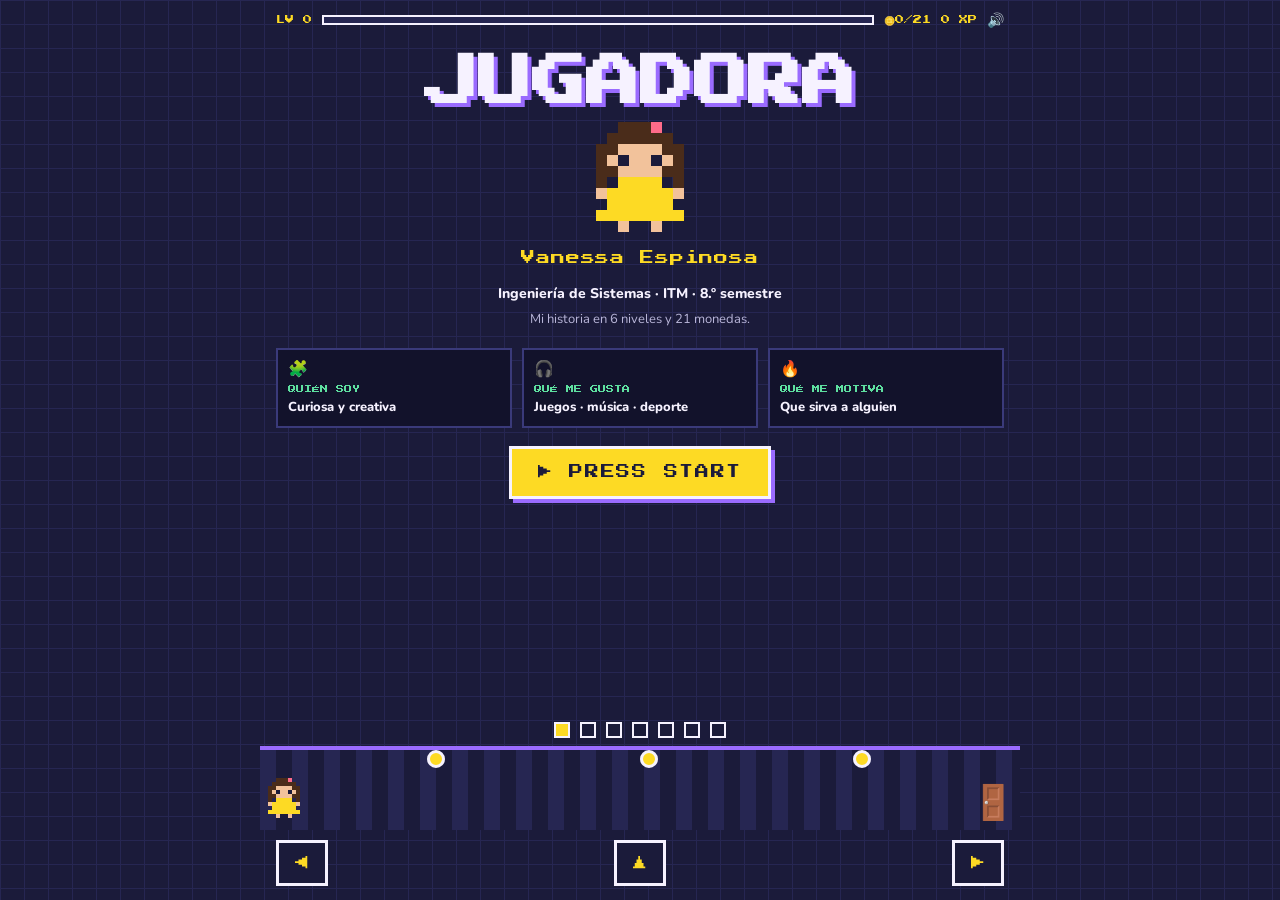
==== commit b2922748: "Juego Completo" ====
--- a/juego-completo.html
+++ b/juego-completo.html
@@ -201,14 +201,14 @@
 $("#fcx",m).focus()}
 /* pantallas */
 const S=[];
-S.push({h:`<h1 class="ttl"><span>JUGADORA 1</span></h1>
+S.push({h:`<h1 class="ttl"><span>JUGADORA </span></h1>
 <div class="hero" id="hero" role="img" aria-label="Vanessa, tu jugadora">${HERO.replace(/width="64" height="80"/,'width="88" height="110"')}</div>
 <p class="nm">${YO.nombre}</p>
 <p class="c" style="font-weight:800;font-size:14px;margin-bottom:6px">Ingeniería de Sistemas · ITM · 8.º semestre</p>
 <p class="sub c" style="font-size:13px;margin-bottom:18px">Mi historia en 6 niveles y 21 monedas.</p>
 <div class="cards3">
-<button type="button" aria-label="Ver información del personaje: quién soy"><i>🧩</i><small>QUIÉN SOY</small><b>Historia + código</b></button>
-<button type="button" aria-label="Ver información del personaje: qué me gusta"><i>🎧</i><small>QUÉ ME GUSTA</small><b>Audiovisual · música · deporte</b></button>
+<button type="button" aria-label="Ver información del personaje: quién soy"><i>🧩</i><small>QUIÉN SOY</small><b>Curiosa y creativa</b></button>
+<button type="button" aria-label="Ver información del personaje: qué me gusta"><i>🎧</i><small>QUÉ ME GUSTA</small><b>Juegos · música · deporte</b></button>
 <button type="button" aria-label="Ver información del personaje: qué me motiva"><i>🔥</i><small>QUÉ ME MOTIVA</small><b>Que sirva a alguien</b></button></div>
 <p class="c"><button class="btn blink" id="go">▶ PRESS START</button></p>`,
 init(e){$("#go",e).onclick=()=>show(1);$$(".cards3 button",e).forEach(card=>card.onclick=openFicha);
